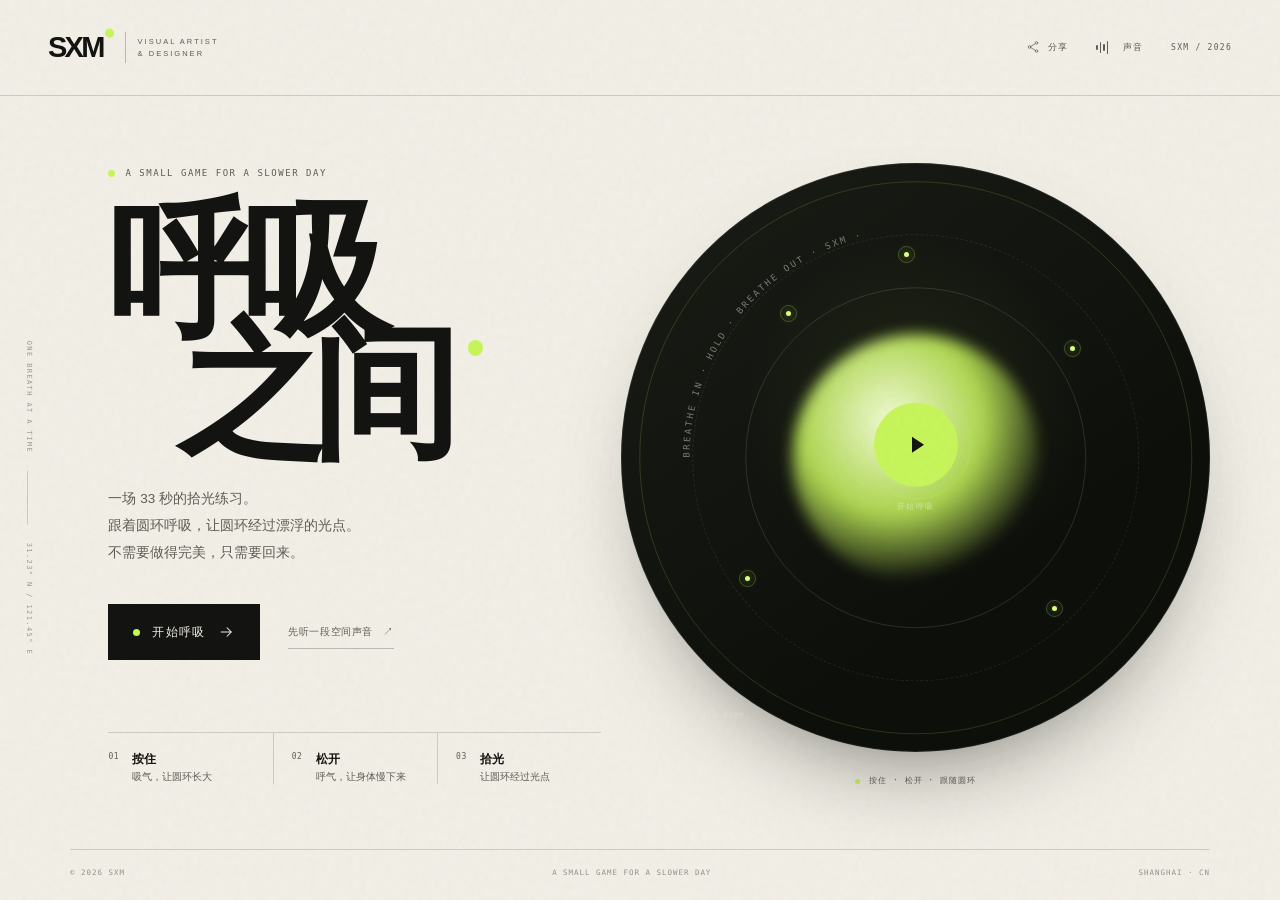
==== index.html @ fff54f3b "Launch SXM breath game" ====
<!DOCTYPE html>
<html lang="zh-CN">
<head>
  <meta charset="UTF-8">
  <meta name="viewport" content="width=device-width, initial-scale=1.0, viewport-fit=cover">
  <meta name="description" content="SXM 呼吸之间 —— 一场 33 秒的拾光小游戏。按住吸气，松开呼气，让圆环经过光点。">
  <meta name="theme-color" content="#F2EFE7">
  <meta name="apple-mobile-web-app-capable" content="yes">
  <meta name="apple-mobile-web-app-status-bar-style" content="black-translucent">
  <meta property="og:type" content="website">
  <meta property="og:title" content="SXM · 呼吸之间｜拾光小游戏">
  <meta property="og:description" content="按住吸气，松开呼气，在 33 秒里拾起 18 个光点。">
  <meta property="og:url" content="https://sxm6688.github.io/sxm-breath/">
  <meta property="og:image" content="https://sxm6688.github.io/sxm-breath/og-image.png">
  <meta property="og:image:width" content="1200">
  <meta property="og:image:height" content="630">
  <meta name="twitter:card" content="summary_large_image">
  <meta name="twitter:title" content="SXM · 呼吸之间｜拾光小游戏">
  <meta name="twitter:description" content="按住吸气，松开呼气，在 33 秒里拾起 18 个光点。">
  <meta name="twitter:image" content="https://sxm6688.github.io/sxm-breath/og-image.png">
  <link rel="canonical" href="https://sxm6688.github.io/sxm-breath/">
  <title>SXM · 呼吸之间｜拾光小游戏</title>
  <link rel="icon" href="data:image/svg+xml,%3Csvg xmlns='http://www.w3.org/2000/svg' viewBox='0 0 64 64'%3E%3Crect width='64' height='64' rx='50%25' fill='%23131311'/%3E%3Ccircle cx='44' cy='20' r='9' fill='%23C7F55B'/%3E%3Ctext x='15' y='43' font-family='Arial Black' font-size='20' fill='%23F2EFE7'%3ESXM%3C/text%3E%3C/svg%3E">
  <link rel="stylesheet" href="game.css">
</head>
<body>
  <a class="skip-link" href="#gameStart">跳到游戏</a>
  <div class="grain" aria-hidden="true"></div>

  <header class="site-head">
    <a class="brand" href="game.html" aria-label="SXM 首页">
      <span class="brand__mark">SXM<span class="brand__dot" aria-hidden="true"></span></span>
      <span class="brand__divider" aria-hidden="true"></span>
      <span class="brand__type">VISUAL ARTIST<br>&amp; DESIGNER</span>
    </a>
    <div class="head-actions">
      <button class="share-btn" type="button" data-share aria-label="分享小游戏">
        <svg viewBox="0 0 24 24" aria-hidden="true"><circle cx="18" cy="5" r="2.2"/><circle cx="6" cy="12" r="2.2"/><circle cx="18" cy="19" r="2.2"/><path d="m8 11 7.8-4.6M8 13l7.8 4.6"/></svg>
        <span>分享</span>
      </button>
      <button class="sound-btn" type="button" data-sound aria-pressed="false" aria-label="打开空间声音">
        <span class="sound-icon" aria-hidden="true"><i></i><i></i><i></i><i></i></span>
        <span class="sound-label">声音</span>
      </button>
      <span class="head-index">SXM / 2026</span>
    </div>
  </header>

  <main class="landing">
    <div class="landing__rail" aria-hidden="true">
      <span>ONE BREATH AT A TIME</span>
      <span class="rail-line"></span>
      <span>31.23° N / 121.45° E</span>
    </div>

    <div class="landing__grid">
      <section class="hero-copy">
        <p class="eyebrow reveal"><span class="lime-dot"></span> A SMALL GAME FOR A SLOWER DAY</p>
        <h1 class="reveal">呼吸<br><span class="hero-copy__second">之间<span class="title-dot" aria-hidden="true"></span></span></h1>
        <p class="lede reveal">一场 33 秒的拾光练习。<br>跟着圆环呼吸，让圆环经过漂浮的光点。<br>不需要做得完美，只需要回来。</p>
        <div class="hero-actions reveal">
          <button class="start-btn" type="button" data-open-game id="gameStart">
            <span class="start-btn__dot" aria-hidden="true"></span>
            开始呼吸
            <svg viewBox="0 0 24 24" aria-hidden="true"><path d="M5 12h13M13 6l6 6-6 6"/></svg>
          </button>
          <button class="sound-link" type="button" data-sound-link>先听一段空间声音 <span>↗</span></button>
        </div>
        <div class="how reveal">
          <div class="how__item">
            <span class="how__n">01</span>
            <div><strong>按住</strong><span>吸气，让圆环长大</span></div>
          </div>
          <div class="how__item">
            <span class="how__n">02</span>
            <div><strong>松开</strong><span>呼气，让身体慢下来</span></div>
          </div>
          <div class="how__item">
            <span class="how__n">03</span>
            <div><strong>拾光</strong><span>让圆环经过光点</span></div>
          </div>
        </div>
      </section>

      <section class="preview reveal" aria-label="呼吸游戏预览">
        <div class="preview__glow" aria-hidden="true"></div>
        <div class="preview__disc">
          <div class="preview__ring preview__ring--1" aria-hidden="true"></div>
          <div class="preview__ring preview__ring--2" aria-hidden="true"></div>
          <div class="preview__ring preview__ring--3" aria-hidden="true"></div>
          <div class="preview__orb" aria-hidden="true"></div>
          <div class="preview__motes" aria-hidden="true">
            <i class="preview__mote preview__mote--1"></i>
            <i class="preview__mote preview__mote--2"></i>
            <i class="preview__mote preview__mote--3"></i>
            <i class="preview__mote preview__mote--4"></i>
            <i class="preview__mote preview__mote--5"></i>
          </div>
          <svg class="preview__orbit" viewBox="0 0 440 440" aria-hidden="true">
            <defs>
              <path id="previewOrbit" d="M220,220 m-176,0 a176,176 0 1,1 352,0 a176,176 0 1,1 -352,0"/>
            </defs>
            <text>
              <textPath href="#previewOrbit" startOffset="0">BREATHE IN · HOLD · BREATHE OUT · SXM · </textPath>
            </text>
          </svg>
          <div class="preview__core">
            <button class="play-btn" type="button" data-open-game aria-label="开始呼吸游戏">
              <span class="play-tri" aria-hidden="true"></span>
            </button>
            <span>开始呼吸</span>
          </div>
          <span class="preview__label">SXM / BREATH ROOM</span>
          <span class="preview__timer">33 SEC</span>
        </div>
        <p class="preview__note"><span class="preview__note-dot" aria-hidden="true"></span>按住 · 松开 · 跟随圆环</p>
      </section>
    </div>

    <footer class="landing__foot">
      <span>© 2026 SXM</span>
      <span>A SMALL GAME FOR A SLOWER DAY</span>
      <span>SHANGHAI · CN</span>
    </footer>
  </main>

  <div class="game" data-game aria-hidden="true" role="dialog" aria-modal="true" aria-label="呼吸之间疗愈游戏">
    <div class="game__ambient" aria-hidden="true"></div>
    <div class="game__grain" aria-hidden="true"></div>

    <header class="game__head">
      <div class="brand brand--light">
        <span class="brand__mark">SXM<span class="brand__dot" aria-hidden="true"></span></span>
        <span class="brand__divider" aria-hidden="true"></span>
        <span class="brand__type">VISUAL ARTIST<br>&amp; DESIGNER</span>
      </div>
      <div class="game__progress">
        <div class="game__progress-label"><span>呼吸</span><strong data-cycle>01 / 03</strong></div>
        <div class="game__progress-track"><i data-progress></i></div>
      </div>
      <div class="game__head-actions">
        <button class="sound-btn sound-btn--light" type="button" data-sound aria-pressed="false" aria-label="打开空间声音">
          <span class="sound-icon" aria-hidden="true"><i></i><i></i><i></i><i></i></span>
          <span class="sound-label">声音</span>
        </button>
        <button class="close-btn" type="button" data-close-game aria-label="结束练习">
          <span></span><span></span>
        </button>
      </div>
    </header>

    <div class="game__stage" data-stage tabindex="0">
      <div class="game__phase">
        <p class="eyebrow"><span class="lime-dot"></span> BREATH <span data-cycle-small>01 / 03</span></p>
        <h2 data-phase>准备好了吗</h2>
        <p class="game__count" data-phase-count>按住开始</p>
        <p class="game__instruction" data-instruction>按住任意处，开始第一次吸气。让圆环经过光点。</p>
      </div>

      <canvas data-canvas aria-hidden="true"></canvas>

      <div class="game__collect">
        <span class="collect__label">拾光 / LIGHT</span>
        <strong><span data-light>00</span><small>/ 18</small></strong>
        <div class="collect__dots" data-light-dots aria-hidden="true"></div>
        <div class="collect__combo" data-combo>连击 ×1</div>
      </div>

      <div class="game__readout">
        <div class="readout__top"><span>实时共振</span><strong data-resonance>00<small>%</small></strong></div>
        <div class="readout__bar"><i data-resonance-bar></i></div>
      </div>
    </div>

    <footer class="game__foot">
      <div class="hold-hints">
        <span class="hold-hint is-active" data-hint-hold><b>按住</b><small>吸气</small></span>
        <span class="hold-hint" data-hint-release><b>松开</b><small>呼气</small></span>
      </div>
      <span class="game__foot-meta">3 BREATHS · 18 LIGHTS · SXM</span>
      <button class="end-btn" type="button" data-close-game>结束练习</button>
    </footer>

    <section class="game__result" data-result aria-hidden="true">
      <div class="result__card">
        <button class="result__share" type="button" data-share>分享 ↗</button>
        <p class="eyebrow"><span class="lime-dot"></span> SESSION COMPLETE</p>
        <h2>你回来了。</h2>
        <p class="result__lede" data-result-lede>三次呼吸，不多不少。你已经把注意力带回了身体。</p>
        <div class="result__stats">
          <div><span>共振指数</span><strong data-result-score>—</strong></div>
          <div><span>完成呼吸</span><strong>3<small>次</small></strong></div>
          <div><span>停留时间</span><strong data-result-time>33<small>秒</small></strong></div>
        </div>
        <p class="result__light">拾光 <strong data-result-light>00</strong><span>/ 18</span><em>最高连击 ×<b data-result-combo>0</b></em></p>
        <svg class="result__spark" viewBox="0 0 500 72" preserveAspectRatio="none" aria-hidden="true">
          <path data-spark-path d="M0,50 L20,48 L40,44 L60,46 L80,35 L100,32 L120,38 L140,27 L160,18 L180,24 L200,20 L220,14 L240,18 L260,12 L280,16 L300,10 L320,13 L340,9 L360,12 L380,8 L400,11 L420,8 L440,10 L460,6 L480,8 L500,5"/>
        </svg>
        <p class="result__quote">“疗愈不是修复一个坏掉的你，<br>而是记起你本来就完整。”</p>
        <div class="result__actions">
          <button class="start-btn start-btn--light" type="button" data-replay>
            <span class="start-btn__dot" aria-hidden="true"></span>
            再呼吸一次
            <svg viewBox="0 0 24 24" aria-hidden="true"><path d="M5 12h13M13 6l6 6-6 6"/></svg>
          </button>
          <button class="text-link text-link--light" type="button" data-close-game>回到 sxm <span>↗</span></button>
        </div>
      </div>
    </section>
  </div>

  <div class="toast" data-toast aria-live="polite"></div>
  <script src="game.js"></script>
</body>
</html>
---- game.css ----
/* =========================================================
   SXM — 呼吸之间
   A small game for a slower day
   ========================================================= */

:root {
  --cream: #f2efe7;
  --cream-deep: #e7e3d8;
  --ink: #131311;
  --ink-soft: #5e5e56;
  --ink-faint: rgba(19, 19, 17, 0.16);
  --lime: #c7f55b;
  --lime-bright: #dcff83;
  --dark: #10120e;
  --dark-soft: #171a14;
  --white-soft: #f7f4ec;
  --sans: "Noto Sans SC", "PingFang SC", "Microsoft YaHei", "Helvetica Neue", sans-serif;
  --latin: "Helvetica Neue", "Inter", "Arial", sans-serif;
  --mono: "SFMono-Regular", "Cascadia Mono", "Consolas", monospace;
  --ease: cubic-bezier(0.22, 1, 0.36, 1);
  --ease-soft: cubic-bezier(0.4, 0, 0.2, 1);
}

*,
*::before,
*::after {
  box-sizing: border-box;
}

[hidden] {
  display: none !important;
}

html {
  scroll-behavior: smooth;
}

body {
  margin: 0;
  min-width: 320px;
  background: var(--cream);
  color: var(--ink);
  font-family: var(--sans);
  font-size: 15px;
  line-height: 1.7;
  -webkit-font-smoothing: antialiased;
  overflow-x: hidden;
  -webkit-tap-highlight-color: transparent;
}

body.is-locked {
  overflow: hidden;
}

::selection {
  background: var(--lime);
  color: var(--ink);
}

a {
  color: inherit;
  text-decoration: none;
}

button {
  padding: 0;
  border: 0;
  background: none;
  color: inherit;
  font: inherit;
  cursor: pointer;
}

svg {
  display: block;
}

p,
h1,
h2 {
  margin: 0;
}

:focus-visible {
  outline: 2px solid var(--ink);
  outline-offset: 5px;
}

.sr-only {
  position: absolute;
  width: 1px;
  height: 1px;
  padding: 0;
  margin: -1px;
  overflow: hidden;
  clip: rect(0, 0, 0, 0);
  white-space: nowrap;
  border: 0;
}

.skip-link {
  position: fixed;
  top: 12px;
  left: 12px;
  z-index: 9999;
  padding: 10px 18px;
  background: var(--ink);
  color: var(--cream);
  font-size: 12px;
  transform: translateY(-160%);
  transition: transform 0.25s ease;
}

.skip-link:focus {
  transform: translateY(0);
}

.grain {
  position: fixed;
  inset: 0;
  z-index: 5000;
  pointer-events: none;
  opacity: 0.055;
  mix-blend-mode: multiply;
  background-image: url("data:image/svg+xml,%3Csvg viewBox='0 0 160 160' xmlns='http://www.w3.org/2000/svg'%3E%3Cfilter id='n'%3E%3CfeTurbulence type='fractalNoise' baseFrequency='0.9' numOctaves='3' stitchTiles='stitch'/%3E%3C/filter%3E%3Crect width='100%25' height='100%25' filter='url(%23n)' opacity='0.9'/%3E%3C/svg%3E");
}

.lime-dot {
  display: inline-block;
  width: 7px;
  height: 7px;
  flex: 0 0 auto;
  border-radius: 50%;
  background: var(--lime);
}

/* =========================================================
   Brand lockup
   ========================================================= */

.brand {
  display: inline-flex;
  align-items: center;
  gap: 12px;
  line-height: 1;
}

.brand__mark {
  position: relative;
  display: inline-block;
  padding-right: 10px;
  font-family: "Arial Black", "Helvetica Neue", "Arial", sans-serif;
  font-size: 29px;
  font-weight: 900;
  line-height: 0.92;
  letter-spacing: -0.095em;
  transform: scaleY(1.03);
  transform-origin: center;
}

.brand__dot {
  position: absolute;
  top: -5px;
  right: -1px;
  width: 9px;
  height: 9px;
  border-radius: 50%;
  background: var(--lime);
}

.brand__divider {
  width: 1px;
  height: 31px;
  background: rgba(19, 19, 17, 0.24);
}

.brand__type {
  font-family: var(--latin);
  font-size: 7.5px;
  font-weight: 500;
  letter-spacing: 0.27em;
  line-height: 1.6;
  color: var(--ink-soft);
}

.brand--light {
  color: var(--cream);
}

.brand--light .brand__divider {
  background: rgba(242, 239, 231, 0.24);
}

.brand--light .brand__type {
  color: rgba(242, 239, 231, 0.48);
}

/* =========================================================
   Landing
   ========================================================= */

.site-head {
  position: relative;
  z-index: 30;
  display: flex;
  align-items: center;
  justify-content: space-between;
  height: 96px;
  padding: 0 48px;
  border-bottom: 1px solid var(--ink-faint);
}

.head-actions {
  display: flex;
  align-items: center;
  gap: 28px;
}

.share-btn {
  display: inline-flex;
  align-items: center;
  gap: 8px;
  padding: 6px 0;
  font-family: var(--mono);
  font-size: 9px;
  letter-spacing: 0.1em;
  color: var(--ink-soft);
  transition: color 0.3s ease;
}

.share-btn svg {
  width: 14px;
  height: 14px;
  fill: none;
  stroke: currentColor;
  stroke-width: 1.25;
  stroke-linecap: round;
}

.share-btn:hover {
  color: var(--ink);
}

.head-index {
  font-family: var(--mono);
  font-size: 8px;
  letter-spacing: 0.16em;
  color: var(--ink-soft);
}

.sound-btn {
  display: inline-flex;
  align-items: center;
  gap: 10px;
  padding: 6px 0;
  font-family: var(--mono);
  font-size: 9px;
  letter-spacing: 0.1em;
  color: var(--ink-soft);
  transition: color 0.3s ease;
}

.sound-icon {
  display: flex;
  align-items: center;
  gap: 2px;
  width: 17px;
  height: 14px;
}

.sound-icon i {
  display: block;
  width: 1.5px;
  height: 100%;
  border-radius: 2px;
  background: currentColor;
  transform-origin: center;
}

.sound-icon i:nth-child(1) {
  height: 34%;
}

.sound-icon i:nth-child(2) {
  height: 72%;
}

.sound-icon i:nth-child(3) {
  height: 48%;
}

.sound-icon i:nth-child(4) {
  height: 86%;
}

.sound-btn[aria-pressed="true"] {
  color: var(--ink);
}

.sound-btn[aria-pressed="true"] .sound-icon i {
  animation: sound-bar 1.4s ease-in-out infinite;
}

.sound-btn[aria-pressed="true"] .sound-icon i:nth-child(2) {
  animation-delay: -0.35s;
}

.sound-btn[aria-pressed="true"] .sound-icon i:nth-child(3) {
  animation-delay: -0.7s;
}

.sound-btn[aria-pressed="true"] .sound-icon i:nth-child(4) {
  animation-delay: -1s;
}

@keyframes sound-bar {
  0%,
  100% {
    transform: scaleY(0.35);
  }
  50% {
    transform: scaleY(1);
  }
}

.landing {
  position: relative;
  min-height: calc(100svh - 96px);
  display: flex;
  flex-direction: column;
  overflow: hidden;
}

.landing::before {
  content: "";
  position: absolute;
  inset: 0;
  pointer-events: none;
  background-image: linear-gradient(90deg, transparent calc(50% - 0.5px), rgba(19, 19, 17, 0.055) 50%, transparent calc(50% + 0.5px)),
    linear-gradient(180deg, transparent calc(75% - 0.5px), rgba(19, 19, 17, 0.05) 75%, transparent calc(75% + 0.5px));
  mask-image: linear-gradient(90deg, transparent, #000 18%, #000 82%, transparent);
}

.landing__rail {
  position: absolute;
  left: 22px;
  top: 50%;
  z-index: 2;
  display: flex;
  align-items: center;
  gap: 18px;
  transform: translateY(-50%);
  writing-mode: vertical-rl;
  font-family: var(--mono);
  font-size: 7px;
  letter-spacing: 0.2em;
  color: rgba(19, 19, 17, 0.38);
}

.rail-line {
  display: block;
  width: 1px;
  height: 54px;
  background: rgba(19, 19, 17, 0.16);
}

.landing__grid {
  position: relative;
  z-index: 2;
  flex: 1;
  width: min(1380px, calc(100% - 140px));
  margin: 0 auto;
  display: grid;
  grid-template-columns: 1.02fr 0.98fr;
  align-items: center;
  gap: 20px;
  padding: 26px 0 20px;
}

.hero-copy {
  position: relative;
  z-index: 3;
  padding-left: clamp(0px, 3vw, 40px);
}

.eyebrow {
  display: flex;
  align-items: center;
  gap: 10px;
  font-family: var(--mono);
  font-size: 9px;
  font-weight: 400;
  letter-spacing: 0.17em;
  line-height: 1.4;
  text-transform: uppercase;
  color: var(--ink-soft);
}

.hero-copy h1 {
  margin: 30px 0 32px;
  font-family: var(--sans);
  font-size: clamp(104px, 11.6vw, 170px);
  font-weight: 700;
  line-height: 0.82;
  letter-spacing: -0.095em;
}

.hero-copy__second {
  position: relative;
  display: inline-block;
  padding-left: 0.46em;
}

.title-dot {
  position: absolute;
  top: 0.06em;
  right: -0.26em;
  width: 0.105em;
  height: 0.105em;
  border-radius: 50%;
  background: var(--lime);
  animation: dot-breathe 5s ease-in-out infinite;
}

@keyframes dot-breathe {
  0%,
  100% {
    transform: scale(0.82);
    opacity: 0.72;
  }
  50% {
    transform: scale(1.08);
    opacity: 1;
  }
}

.lede {
  max-width: 390px;
  font-size: 13.5px;
  line-height: 2;
  color: var(--ink-soft);
}

.hero-actions {
  display: flex;
  align-items: center;
  gap: 28px;
  margin-top: 38px;
}

.start-btn {
  display: inline-flex;
  align-items: center;
  gap: 12px;
  min-height: 56px;
  padding: 0 25px;
  background: var(--ink);
  color: var(--cream);
  font-size: 12px;
  font-weight: 500;
  letter-spacing: 0.1em;
  transition: background 0.35s var(--ease), color 0.35s var(--ease);
}

.start-btn__dot {
  width: 7px;
  height: 7px;
  border-radius: 50%;
  background: var(--lime);
  transition: background 0.35s var(--ease);
}

.start-btn svg {
  width: 18px;
  height: 18px;
  fill: none;
  stroke: currentColor;
  stroke-width: 1.4;
  transition: transform 0.4s var(--ease);
}

.start-btn:hover {
  background: var(--lime);
  color: var(--ink);
}

.start-btn:hover .start-btn__dot {
  background: var(--ink);
}

.start-btn:hover svg {
  transform: translateX(4px);
}

.sound-link {
  display: inline-flex;
  align-items: center;
  gap: 10px;
  padding: 8px 0;
  border-bottom: 1px solid rgba(19, 19, 17, 0.24);
  font-size: 10px;
  letter-spacing: 0.06em;
  color: var(--ink-soft);
  transition: color 0.3s ease, border-color 0.3s ease;
}

.sound-link span {
  transition: transform 0.35s var(--ease);
}

.sound-link:hover {
  color: var(--ink);
  border-color: var(--ink);
}

.sound-link:hover span {
  transform: translate(3px, -3px);
}

.how {
  display: grid;
  grid-template-columns: repeat(3, minmax(0, 1fr));
  gap: 0;
  max-width: 520px;
  margin-top: clamp(52px, 8vh, 86px);
  border-top: 1px solid var(--ink-faint);
}

.how__item {
  display: flex;
  gap: 13px;
  padding: 17px 18px 0 0;
}

.how__item + .how__item {
  padding-left: 18px;
  border-left: 1px solid var(--ink-faint);
}

.how__n {
  font-family: var(--mono);
  font-size: 8px;
  letter-spacing: 0.08em;
  color: var(--ink-soft);
}

.how__item strong,
.how__item div span {
  display: block;
}

.how__item strong {
  font-family: var(--sans);
  font-size: 12px;
  font-weight: 600;
  line-height: 1.5;
}

.how__item div span {
  margin-top: 2px;
  font-size: 9.5px;
  line-height: 1.5;
  color: var(--ink-soft);
}

/* ---------- Preview disc ---------- */

.preview {
  position: relative;
  display: flex;
  flex-direction: column;
  align-items: center;
  justify-content: center;
  justify-self: center;
  width: min(46vw, 590px);
  aspect-ratio: 1;
}

.preview__glow {
  position: absolute;
  left: 50%;
  top: 50%;
  width: 104%;
  aspect-ratio: 1;
  border-radius: 50%;
  transform: translate(-50%, -50%);
  background: radial-gradient(circle, rgba(199, 245, 91, 0.33), rgba(199, 245, 91, 0.08) 42%, transparent 67%);
  filter: blur(40px);
}

.preview__disc {
  position: relative;
  width: 100%;
  height: 100%;
  border-radius: 50%;
  background:
    radial-gradient(circle at 50% 42%, rgba(199, 245, 91, 0.08), transparent 38%),
    linear-gradient(145deg, #1a1d16, #0d0f0b 68%);
  color: var(--cream);
  box-shadow: 0 45px 100px -55px rgba(19, 19, 17, 0.7), inset 0 0 0 1px rgba(242, 239, 231, 0.08);
  animation: preview-breathe 8s ease-in-out infinite;
}

@keyframes preview-breathe {
  0%,
  100% {
    transform: scale(0.985);
  }
  50% {
    transform: scale(1.018);
  }
}

.preview__ring {
  position: absolute;
  left: 50%;
  top: 50%;
  aspect-ratio: 1;
  border: 1px solid rgba(242, 239, 231, 0.13);
  border-radius: 50%;
  transform: translate(-50%, -50%);
}

.preview__ring--1 {
  width: 58%;
}

.preview__ring--2 {
  width: 76%;
  border-style: dashed;
  border-color: rgba(242, 239, 231, 0.09);
  animation: slow-spin 60s linear infinite;
}

.preview__ring--3 {
  width: 94%;
  border-color: rgba(199, 245, 91, 0.16);
}

@keyframes slow-spin {
  to {
    transform: translate(-50%, -50%) rotate(360deg);
  }
}

.preview__orb {
  position: absolute;
  left: 50%;
  top: 50%;
  width: 42%;
  aspect-ratio: 1;
  border-radius: 50%;
  transform: translate(-50%, -50%);
  background: radial-gradient(circle at 40% 35%, rgba(246, 255, 218, 0.98), rgba(199, 245, 91, 0.86) 42%, rgba(199, 245, 91, 0.22) 66%, transparent 73%);
  filter: blur(7px);
  animation: orb-glow 8s ease-in-out infinite;
}

@keyframes orb-glow {
  0%,
  100% {
    transform: translate(-50%, -50%) scale(0.78);
    opacity: 0.7;
  }
  50% {
    transform: translate(-50%, -50%) scale(1.04);
    opacity: 0.95;
  }
}

.preview__motes {
  position: absolute;
  inset: 0;
  pointer-events: none;
}

.preview__mote {
  position: absolute;
  width: 5px;
  height: 5px;
  border-radius: 50%;
  background: var(--lime-bright);
  box-shadow: 0 0 10px rgba(199, 245, 91, 0.75);
  animation: mote-float 7s ease-in-out infinite;
}

.preview__mote::after {
  content: "";
  position: absolute;
  inset: -6px;
  border: 1px solid rgba(199, 245, 91, 0.25);
  border-radius: 50%;
}

.preview__mote--1 {
  left: 28%;
  top: 25%;
}

.preview__mote--2 {
  right: 23%;
  top: 31%;
  animation-delay: -2.2s;
}

.preview__mote--3 {
  left: 21%;
  bottom: 29%;
  animation-delay: -4.1s;
}

.preview__mote--4 {
  right: 26%;
  bottom: 24%;
  animation-delay: -1.3s;
}

.preview__mote--5 {
  left: 48%;
  top: 15%;
  animation-delay: -3.2s;
}

@keyframes mote-float {
  0%,
  100% {
    transform: translate(0, 0) scale(0.85);
    opacity: 0.55;
  }
  50% {
    transform: translate(5px, -9px) scale(1.12);
    opacity: 1;
  }
}

.preview__orbit {
  position: absolute;
  inset: 2%;
  width: 96%;
  height: 96%;
  animation: orbit-spin 54s linear infinite;
}

.preview__orbit text {
  font-family: var(--mono);
  font-size: 7px;
  letter-spacing: 0.26em;
  fill: rgba(242, 239, 231, 0.46);
}

@keyframes orbit-spin {
  to {
    transform: rotate(360deg);
  }
}

.preview__core {
  position: absolute;
  left: 50%;
  top: 50%;
  z-index: 4;
  display: flex;
  flex-direction: column;
  align-items: center;
  gap: 14px;
  transform: translate(-50%, -50%);
}

.preview__core > span {
  font-family: var(--mono);
  font-size: 7.5px;
  letter-spacing: 0.16em;
  color: rgba(242, 239, 231, 0.56);
}

.play-btn {
  position: relative;
  display: flex;
  align-items: center;
  justify-content: center;
  width: 84px;
  height: 84px;
  border-radius: 50%;
  background: var(--lime);
  transition: transform 0.5s var(--ease), background 0.3s ease, box-shadow 0.5s var(--ease);
}

.play-btn::before {
  content: "";
  position: absolute;
  inset: -13px;
  border: 1px solid rgba(199, 245, 91, 0.22);
  border-radius: 50%;
  transition: inset 0.5s var(--ease), opacity 0.5s ease;
}

.play-tri {
  width: 0;
  height: 0;
  margin-left: 5px;
  border-top: 8px solid transparent;
  border-bottom: 8px solid transparent;
  border-left: 12px solid var(--ink);
}

.play-btn:hover {
  transform: scale(1.08);
  background: var(--lime-bright);
  box-shadow: 0 0 40px rgba(199, 245, 91, 0.24);
}

.play-btn:hover::before {
  inset: -22px;
}

.preview__label,
.preview__timer {
  position: absolute;
  bottom: 29px;
  z-index: 4;
  font-family: var(--mono);
  font-size: 7px;
  letter-spacing: 0.16em;
  color: rgba(242, 239, 231, 0.36);
}

.preview__label {
  left: 33px;
}

.preview__timer {
  right: 33px;
}

.preview__note {
  display: flex;
  align-items: center;
  gap: 9px;
  margin-top: 22px;
  font-family: var(--mono);
  font-size: 8px;
  letter-spacing: 0.12em;
  color: var(--ink-soft);
}

.preview__note-dot {
  width: 5px;
  height: 5px;
  border-radius: 50%;
  background: var(--lime);
}

.landing__foot {
  position: relative;
  z-index: 3;
  display: flex;
  align-items: center;
  justify-content: space-between;
  gap: 24px;
  width: min(1380px, calc(100% - 140px));
  margin: 0 auto;
  padding: 17px 0 20px;
  border-top: 1px solid var(--ink-faint);
  font-family: var(--mono);
  font-size: 7.5px;
  letter-spacing: 0.13em;
  color: rgba(19, 19, 17, 0.42);
}

/* =========================================================
   Reveal
   ========================================================= */

.reveal {
  opacity: 0;
  transform: translateY(22px);
  animation: rise-in 0.9s var(--ease) forwards;
}

.hero-copy .eyebrow {
  animation-delay: 0.05s;
}

.hero-copy h1 {
  animation-delay: 0.14s;
}

.hero-copy .lede {
  animation-delay: 0.26s;
}

.hero-copy .hero-actions {
  animation-delay: 0.36s;
}

.hero-copy .how {
  animation-delay: 0.46s;
}

.preview {
  animation-delay: 0.3s;
}

@keyframes rise-in {
  to {
    opacity: 1;
    transform: translateY(0);
  }
}

/* =========================================================
   Game overlay
   ========================================================= */

.game {
  position: fixed;
  inset: 0;
  z-index: 2000;
  display: flex;
  flex-direction: column;
  background: var(--dark);
  color: var(--cream);
  visibility: hidden;
  opacity: 0;
  transition: opacity 0.65s var(--ease-soft), visibility 0.65s;
  overflow: hidden;
  overscroll-behavior: none;
}

.game.is-open {
  visibility: visible;
  opacity: 1;
}

.game__ambient {
  position: absolute;
  inset: 0;
  background:
    radial-gradient(circle at 54% 52%, rgba(199, 245, 91, 0.11), transparent 28%),
    radial-gradient(circle at 52% 55%, rgba(62, 91, 53, 0.28), transparent 58%),
    linear-gradient(145deg, #11140f, #0b0d09 62%, #10130d);
}

.game__ambient::after {
  content: "";
  position: absolute;
  inset: 0;
  background: repeating-radial-gradient(circle at 54% 52%, transparent 0 170px, rgba(242, 239, 231, 0.022) 171px 172px);
}

.game__grain {
  position: absolute;
  inset: 0;
  z-index: 1;
  pointer-events: none;
  opacity: 0.04;
  background-image: url("data:image/svg+xml,%3Csvg viewBox='0 0 160 160' xmlns='http://www.w3.org/2000/svg'%3E%3Cfilter id='n'%3E%3CfeTurbulence type='fractalNoise' baseFrequency='0.9' numOctaves='3' stitchTiles='stitch'/%3E%3C/filter%3E%3Crect width='100%25' height='100%25' filter='url(%23n)' opacity='0.9'/%3E%3C/svg%3E");
}

.game__head {
  position: relative;
  z-index: 5;
  display: flex;
  align-items: center;
  justify-content: space-between;
  height: 96px;
  padding: 0 48px;
  border-bottom: 1px solid rgba(242, 239, 231, 0.11);
}

.game__head .brand__mark {
  font-size: 25px;
}

.game__head .brand__divider {
  height: 27px;
}

.game__progress {
  position: absolute;
  left: 50%;
  top: 50%;
  width: 238px;
  transform: translate(-50%, -50%);
}

.game__progress-label {
  display: flex;
  align-items: baseline;
  justify-content: space-between;
  margin-bottom: 9px;
  font-family: var(--mono);
  font-size: 8px;
  letter-spacing: 0.14em;
  color: rgba(242, 239, 231, 0.46);
}

.game__progress-label strong {
  font-weight: 400;
  color: var(--cream);
}

.game__progress-track {
  width: 100%;
  height: 1px;
  background: rgba(242, 239, 231, 0.15);
  overflow: hidden;
}

.game__progress-track i {
  display: block;
  width: 0%;
  height: 100%;
  background: var(--lime);
  transition: width 0.3s linear;
}

.game__head-actions {
  display: flex;
  align-items: center;
  gap: 24px;
}

.sound-btn--light {
  color: rgba(242, 239, 231, 0.48);
}

.sound-btn--light[aria-pressed="true"] {
  color: var(--lime);
}

.close-btn {
  position: relative;
  width: 42px;
  height: 42px;
  border: 1px solid rgba(242, 239, 231, 0.22);
  border-radius: 50%;
  transition: background 0.3s ease, transform 0.4s var(--ease);
}

.close-btn span {
  position: absolute;
  left: 50%;
  top: 50%;
  width: 14px;
  height: 1px;
  background: var(--cream);
}

.close-btn span:first-child {
  transform: translate(-50%, -50%) rotate(45deg);
}

.close-btn span:last-child {
  transform: translate(-50%, -50%) rotate(-45deg);
}

.close-btn:hover {
  background: rgba(242, 239, 231, 0.08);
  transform: rotate(90deg);
}

.game__stage {
  position: relative;
  flex: 1;
  min-height: 0;
  outline: none;
  touch-action: none;
  user-select: none;
  -webkit-user-select: none;
  -webkit-touch-callout: none;
  cursor: pointer;
}

.game__stage canvas {
  position: absolute;
  inset: 0;
  width: 100%;
  height: 100%;
}

.game__phase {
  position: absolute;
  left: 5%;
  top: 9%;
  z-index: 3;
  width: min(290px, 24vw);
  pointer-events: none;
}

.game__phase .eyebrow {
  color: rgba(242, 239, 231, 0.46);
}

.game__phase h2 {
  margin: 18px 0 5px;
  font-family: var(--sans);
  font-size: clamp(58px, 7.2vw, 104px);
  font-weight: 600;
  line-height: 0.95;
  letter-spacing: -0.07em;
  color: var(--cream);
  transition: opacity 0.2s ease, transform 0.4s var(--ease);
}

.game__phase h2.is-changing {
  opacity: 0;
  transform: translateY(8px);
}

.game__count {
  font-family: var(--mono);
  font-size: 18px;
  letter-spacing: 0.08em;
  color: var(--lime);
}

.game__instruction {
  margin-top: 23px;
  padding-top: 18px;
  border-top: 1px solid rgba(242, 239, 231, 0.13);
  font-size: 11px;
  line-height: 1.9;
  color: rgba(242, 239, 231, 0.46);
}

.game__collect {
  position: absolute;
  right: 5%;
  top: 9%;
  z-index: 3;
  width: min(190px, 17vw);
  text-align: right;
  pointer-events: none;
}

.collect__label {
  display: block;
  font-family: var(--mono);
  font-size: 8px;
  letter-spacing: 0.13em;
  color: rgba(242, 239, 231, 0.4);
}

.game__collect strong {
  display: block;
  margin-top: 5px;
  font-family: var(--latin);
  font-size: 31px;
  font-weight: 400;
  line-height: 1;
  letter-spacing: -0.04em;
  color: var(--lime);
}

.game__collect strong small {
  margin-left: 4px;
  font-size: 10px;
  letter-spacing: 0;
  color: rgba(242, 239, 231, 0.4);
}

.collect__dots {
  display: grid;
  grid-template-columns: repeat(9, minmax(0, 1fr));
  gap: 4px;
  margin-top: 12px;
}

.collect__dots span {
  display: block;
  aspect-ratio: 1;
  border-radius: 50%;
  background: rgba(242, 239, 231, 0.14);
  transition: background 0.35s ease, box-shadow 0.35s ease, transform 0.35s var(--ease);
}

.collect__dots span.is-lit {
  background: var(--lime);
  box-shadow: 0 0 7px rgba(199, 245, 91, 0.65);
  transform: scale(1.08);
}

.collect__dots span:nth-child(12) {
  outline: 1px solid rgba(199, 245, 91, 0.36);
  outline-offset: 2px;
}

.collect__combo {
  margin-top: 11px;
  font-family: var(--mono);
  font-size: 8px;
  letter-spacing: 0.1em;
  color: var(--lime);
  opacity: 0;
  transform: translateY(4px);
  transition: opacity 0.3s ease, transform 0.4s var(--ease);
}

.collect__combo.is-active {
  opacity: 1;
  transform: translateY(0);
}

.collect__combo.is-noise {
  color: #c99879;
}

.game__readout {
  position: absolute;
  right: 5%;
  bottom: 8%;
  z-index: 3;
  width: min(190px, 17vw);
  pointer-events: none;
}

.readout__top {
  display: flex;
  align-items: flex-end;
  justify-content: space-between;
  margin-bottom: 10px;
}

.readout__top > span {
  font-family: var(--mono);
  font-size: 8px;
  letter-spacing: 0.12em;
  color: rgba(242, 239, 231, 0.4);
}

.readout__top strong {
  font-family: var(--latin);
  font-size: 29px;
  font-weight: 400;
  line-height: 1;
  letter-spacing: -0.04em;
  color: var(--lime);
}

.readout__top strong small {
  font-size: 10px;
  letter-spacing: 0;
}

.readout__bar {
  width: 100%;
  height: 2px;
  background: rgba(242, 239, 231, 0.13);
  overflow: hidden;
}

.readout__bar i {
  display: block;
  width: 0%;
  height: 100%;
  background: var(--lime);
  transition: width 0.18s linear;
}

.game__foot {
  position: relative;
  z-index: 5;
  display: flex;
  align-items: center;
  justify-content: space-between;
  gap: 24px;
  height: 88px;
  padding: 0 48px;
  border-top: 1px solid rgba(242, 239, 231, 0.11);
}

.hold-hints {
  display: flex;
  align-items: center;
  gap: 30px;
}

.hold-hint {
  display: flex;
  align-items: baseline;
  gap: 8px;
  color: rgba(242, 239, 231, 0.26);
  transition: color 0.35s ease;
}

.hold-hint b {
  font-size: 14px;
  font-weight: 500;
  letter-spacing: 0.02em;
}

.hold-hint small {
  font-family: var(--mono);
  font-size: 8px;
  letter-spacing: 0.1em;
}

.hold-hint.is-active {
  color: var(--lime);
}

.hold-hint.is-active b {
  font-weight: 600;
}

.game__foot-meta {
  font-family: var(--mono);
  font-size: 7.5px;
  letter-spacing: 0.14em;
  color: rgba(242, 239, 231, 0.32);
}

.end-btn {
  padding: 8px 0;
  border-bottom: 1px solid rgba(242, 239, 231, 0.22);
  font-size: 10px;
  letter-spacing: 0.08em;
  color: rgba(242, 239, 231, 0.55);
  transition: color 0.3s ease, border-color 0.3s ease;
}

.end-btn:hover {
  color: var(--cream);
  border-color: var(--cream);
}

/* ---------- Result ---------- */

.game__result {
  position: absolute;
  inset: 0;
  z-index: 20;
  display: flex;
  align-items: center;
  justify-content: center;
  padding: 28px;
  background: rgba(10, 12, 8, 0.84);
  backdrop-filter: blur(18px);
  -webkit-backdrop-filter: blur(18px);
  visibility: hidden;
  opacity: 0;
  transition: opacity 0.65s var(--ease-soft), visibility 0.65s;
}

.game__result.is-visible {
  visibility: visible;
  opacity: 1;
}

.result__card {
  position: relative;
  width: min(720px, 100%);
  max-height: calc(100vh - 56px);
  padding: clamp(36px, 5vw, 58px);
  background: var(--cream);
  color: var(--ink);
  overflow: auto;
  scrollbar-width: none;
  transform: translateY(24px) scale(0.985);
  transition: transform 0.8s var(--ease);
  box-shadow: 0 50px 120px -50px rgba(0, 0, 0, 0.6);
}

.result__share {
  position: absolute;
  right: 26px;
  top: 24px;
  z-index: 3;
  padding: 4px 0;
  border-bottom: 1px solid var(--ink-faint);
  font-family: var(--mono);
  font-size: 9px;
  letter-spacing: 0.08em;
  color: var(--ink-soft);
  transition: color 0.3s ease, border-color 0.3s ease;
}

.result__share:hover {
  color: var(--ink);
  border-color: var(--ink);
}

.result__card::-webkit-scrollbar {
  display: none;
}

.game__result.is-visible .result__card {
  transform: translateY(0) scale(1);
}

.result__card .eyebrow {
  color: var(--ink-soft);
}

.result__card h2 {
  margin: 22px 0 18px;
  font-size: clamp(52px, 7vw, 84px);
  font-weight: 600;
  line-height: 0.98;
  letter-spacing: -0.07em;
}

.result__lede {
  max-width: 390px;
  font-size: 13px;
  line-height: 1.95;
  color: var(--ink-soft);
}

.result__stats {
  display: grid;
  grid-template-columns: repeat(3, minmax(0, 1fr));
  margin: 34px 0 20px;
  border-top: 1px solid var(--ink-faint);
  border-bottom: 1px solid var(--ink-faint);
}

.result__stats div {
  padding: 18px 18px 18px 0;
}

.result__stats div + div {
  padding-left: 18px;
  border-left: 1px solid var(--ink-faint);
}

.result__stats span {
  display: block;
  margin-bottom: 7px;
  font-family: var(--mono);
  font-size: 8px;
  letter-spacing: 0.08em;
  color: var(--ink-soft);
}

.result__stats strong {
  font-family: var(--latin);
  font-size: 30px;
  font-weight: 400;
  line-height: 1;
  letter-spacing: -0.04em;
}

.result__stats small {
  margin-left: 3px;
  font-family: var(--sans);
  font-size: 10px;
  font-weight: 400;
  letter-spacing: 0;
}

.result__light {
  display: flex;
  align-items: baseline;
  gap: 8px;
  margin: 19px 0 2px;
  font-family: var(--mono);
  font-size: 9px;
  letter-spacing: 0.06em;
  color: var(--ink-soft);
}

.result__light strong {
  font-family: var(--latin);
  font-size: 27px;
  font-weight: 400;
  line-height: 1;
  letter-spacing: -0.04em;
  color: var(--ink);
}

.result__light span {
  font-size: 10px;
}

.result__light em {
  margin-left: auto;
  font-style: normal;
  color: var(--ink-soft);
}

.result__light b {
  color: var(--ink);
  font-weight: 500;
}

.result__spark {
  width: 100%;
  height: 54px;
  margin: 6px 0 18px;
  overflow: visible;
}

.result__spark path {
  fill: none;
  stroke: var(--lime);
  stroke-width: 2;
  stroke-linecap: round;
  stroke-linejoin: round;
  filter: drop-shadow(0 0 6px rgba(199, 245, 91, 0.42));
  stroke-dasharray: 900;
  stroke-dashoffset: 900;
}

.game__result.is-visible .result__spark path {
  animation: draw-spark 1.6s 0.35s var(--ease) forwards;
}

@keyframes draw-spark {
  to {
    stroke-dashoffset: 0;
  }
}

.result__quote {
  padding: 17px 0 0;
  border-top: 1px solid var(--ink-faint);
  font-size: 11.5px;
  line-height: 1.9;
  color: var(--ink-soft);
}

.result__actions {
  display: flex;
  align-items: center;
  gap: 26px;
  margin-top: 28px;
}

.start-btn--light {
  background: var(--ink);
  color: var(--cream);
}

.text-link--light {
  display: inline-flex;
  align-items: center;
  gap: 9px;
  padding: 8px 0;
  border-bottom: 1px solid rgba(19, 19, 17, 0.24);
  font-size: 10px;
  letter-spacing: 0.06em;
  color: var(--ink-soft);
}

.text-link--light:hover {
  color: var(--ink);
  border-color: var(--ink);
}

.text-link--light span {
  transition: transform 0.35s var(--ease);
}

.text-link--light:hover span {
  transform: translate(3px, -3px);
}

/* ---------- Toast ---------- */

.toast {
  position: fixed;
  left: 50%;
  bottom: 28px;
  z-index: 6000;
  max-width: calc(100% - 40px);
  padding: 11px 20px;
  background: var(--ink);
  color: var(--cream);
  font-size: 11px;
  letter-spacing: 0.05em;
  word-break: break-all;
  transform: translate(-50%, 18px);
  opacity: 0;
  pointer-events: none;
  transition: opacity 0.35s ease, transform 0.45s var(--ease);
}

.toast.is-visible {
  opacity: 1;
  transform: translate(-50%, 0);
}

/* =========================================================
   Responsive
   ========================================================= */

@media (max-width: 1180px) {
  .site-head {
    padding: 0 32px;
  }

  .landing__grid {
    width: calc(100% - 96px);
    grid-template-columns: 1fr 0.9fr;
  }

  .landing__foot {
    width: calc(100% - 96px);
  }

  .hero-copy h1 {
    font-size: clamp(96px, 12vw, 140px);
  }

  .preview {
    width: min(44vw, 530px);
  }
}

@media (max-width: 960px) {
  .landing {
    min-height: 0;
  }

  .landing__rail {
    display: none;
  }

  .landing__grid {
    grid-template-columns: 1fr;
    width: min(680px, calc(100% - 80px));
    gap: 56px;
    padding: 58px 0 52px;
  }

  .hero-copy {
    padding-left: 0;
  }

  .hero-copy h1 {
    font-size: clamp(96px, 18vw, 150px);
    margin-top: 26px;
  }

  .preview {
    width: min(78vw, 520px);
    margin-bottom: 16px;
  }

  .how {
    max-width: 620px;
  }

  .landing__foot {
    width: calc(100% - 80px);
    padding-bottom: 26px;
  }

  .game__phase {
    width: 230px;
  }

  .game__readout {
    width: 160px;
  }
}

@media (max-width: 700px) {
  .site-head {
    height: calc(76px + env(safe-area-inset-top));
    padding-top: env(safe-area-inset-top);
    padding-right: max(20px, env(safe-area-inset-right));
    padding-left: max(20px, env(safe-area-inset-left));
  }

  .brand__mark {
    font-size: 24px;
  }

  .brand__dot {
    width: 8px;
    height: 8px;
    top: -4px;
  }

  .brand__divider {
    height: 25px;
  }

  .brand__type {
    font-size: 6px;
  }

  .head-actions {
    gap: 14px;
  }

  .share-btn span {
    display: none;
  }

  .head-index {
    display: none;
  }

  .sound-label {
    display: none;
  }

  .landing {
    min-height: calc(100svh - 76px);
  }

  .landing__grid {
    width: calc(100% - 40px);
    padding: 44px 0 40px;
    gap: 46px;
  }

  .hero-copy h1 {
    font-size: clamp(80px, 24vw, 112px);
    margin: 22px 0 26px;
  }

  .lede {
    font-size: 12.5px;
  }

  .hero-actions {
    align-items: flex-start;
    flex-direction: column;
    gap: 16px;
    margin-top: 30px;
  }

  .start-btn {
    min-height: 52px;
    padding: 0 22px;
  }

  .how {
    grid-template-columns: 1fr;
    margin-top: 42px;
  }

  .how__item {
    padding: 13px 0;
  }

  .how__item + .how__item {
    padding-left: 0;
    border-top: 1px solid var(--ink-faint);
    border-left: 0;
  }

  .how__item div {
    display: flex;
    align-items: baseline;
    gap: 10px;
  }

  .how__item div span {
    margin-top: 0;
  }

  .preview {
    width: min(88vw, 380px);
  }

  .play-btn {
    width: 68px;
    height: 68px;
  }

  .preview__label,
  .preview__timer {
    bottom: 21px;
    font-size: 6px;
  }

  .preview__label {
    left: 23px;
  }

  .preview__timer {
    right: 23px;
  }

  .landing__foot {
    width: calc(100% - 40px);
    flex-wrap: wrap;
    gap: 7px 20px;
    padding: 16px 0 22px;
  }

  .landing__foot span:nth-child(2) {
    display: none;
  }

  .game__head {
    height: calc(72px + env(safe-area-inset-top));
    padding-top: env(safe-area-inset-top);
    padding-right: max(18px, env(safe-area-inset-right));
    padding-left: max(18px, env(safe-area-inset-left));
  }

  .game__head .brand__mark {
    font-size: 20px;
  }

  .game__head .brand__mark {
    padding-right: 7px;
  }

  .game__head .brand__dot {
    width: 6px;
    height: 6px;
    top: -3px;
  }

  .game__head .brand__divider,
  .game__head .brand__type {
    display: none;
  }

  .game__progress {
    width: 96px;
  }

  .game__progress-label {
    font-size: 7px;
    margin-bottom: 6px;
  }

  .game__head-actions {
    gap: 12px;
  }

  .game__head .sound-btn {
    padding: 4px 0;
  }

  .close-btn {
    width: 36px;
    height: 36px;
  }

  .game__stage {
    min-height: 0;
  }

  .game__phase {
    left: 20px;
    top: 24px;
    width: 250px;
  }

  .game__phase h2 {
    margin-top: 12px;
    font-size: 41px;
  }

  .game__count {
    font-size: 13px;
  }

  .game__instruction {
    display: none;
  }

  .game__collect {
    right: 18px;
    top: 24px;
    width: 100px;
  }

  .collect__label {
    font-size: 7px;
    letter-spacing: 0.08em;
  }

  .game__collect strong {
    margin-top: 4px;
    font-size: 22px;
  }

  .game__collect strong small {
    font-size: 8px;
  }

  .collect__dots {
    grid-template-columns: repeat(6, minmax(0, 1fr));
    gap: 3px;
    margin-top: 8px;
  }

  .collect__combo {
    margin-top: 8px;
    font-size: 7px;
  }

  .game__readout {
    left: 20px;
    right: auto;
    bottom: 22px;
    width: 132px;
  }

  .readout__top strong {
    font-size: 23px;
  }

  .game__foot {
    height: calc(96px + env(safe-area-inset-bottom));
    padding-right: max(20px, env(safe-area-inset-right));
    padding-bottom: env(safe-area-inset-bottom);
    padding-left: max(20px, env(safe-area-inset-left));
  }

  .hold-hints {
    gap: 16px;
  }

  .hold-hint {
    flex-direction: column;
    gap: 0;
  }

  .hold-hint b {
    font-size: 14px;
  }

  .hold-hint small {
    font-size: 7px;
  }

  .game__foot-meta {
    display: none;
  }

  .end-btn {
    font-size: 9px;
  }

  .game__result {
    padding: 14px;
  }

  .result__card {
    max-height: calc(100svh - 28px);
    padding: 26px 22px;
  }

  .result__share {
    right: 18px;
    top: 20px;
    font-size: 8px;
  }

  .result__card h2 {
    margin: 14px 0 12px;
    font-size: 48px;
  }

  .result__lede {
    font-size: 12px;
    line-height: 1.8;
  }

  .result__stats {
    margin: 22px 0 10px;
  }

  .result__stats div {
    padding: 12px 8px 12px 0;
  }

  .result__stats div + div {
    padding-left: 8px;
  }

  .result__stats strong {
    font-size: 22px;
  }

  .result__light {
    margin: 12px 0 0;
  }

  .result__spark {
    height: 36px;
    margin: 2px 0 10px;
  }

  .result__quote {
    padding-top: 12px;
    font-size: 11px;
    line-height: 1.7;
  }

  .result__actions {
    align-items: center;
    flex-wrap: wrap;
    flex-direction: row;
    gap: 14px;
    margin-top: 18px;
  }

  .result__actions .start-btn {
    min-height: 48px;
  }
}

@media (max-height: 760px) and (min-width: 961px) {
  .site-head {
    height: 80px;
  }

  .landing {
    min-height: calc(100svh - 80px);
  }

  .hero-copy h1 {
    font-size: clamp(94px, 10vw, 138px);
    margin: 22px 0 24px;
  }

  .how {
    margin-top: 42px;
  }

  .preview {
    width: min(41vw, 500px);
  }

  .game__head {
    height: 80px;
  }

  .game__foot {
    height: 76px;
  }

  .result__card {
    padding: 38px 48px;
  }

  .result__card h2 {
    margin: 16px 0 14px;
  }

  .result__stats {
    margin: 26px 0 12px;
  }

  .result__light {
    margin: 12px 0 0;
  }

  .result__spark {
    height: 42px;
    margin: 4px 0 12px;
  }

  .result__quote {
    padding-top: 12px;
  }

  .result__actions {
    margin-top: 20px;
  }
}

@media (prefers-reduced-motion: reduce) {
  html {
    scroll-behavior: auto;
  }

  *,
  *::before,
  *::after {
    animation-duration: 0.01ms !important;
    animation-iteration-count: 1 !important;
    transition-duration: 0.01ms !important;
  }

  .reveal {
    opacity: 1;
    transform: none;
  }
}
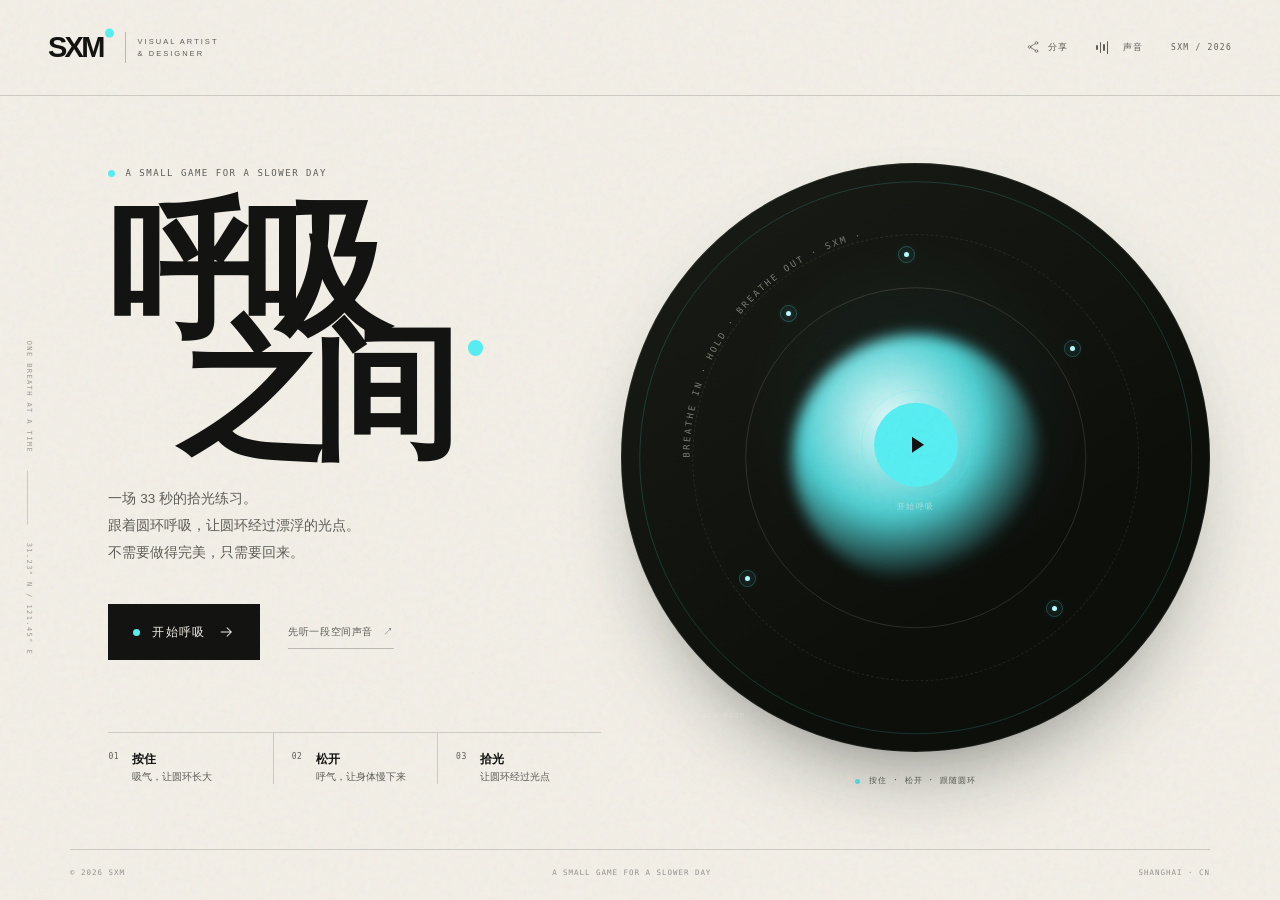
==== commit 644b9bcb: "Refine cyan palette and remove center line" ====
--- a/index.html
+++ b/index.html
@@ -20,7 +20,7 @@
   <meta name="twitter:image" content="https://sxm6688.github.io/sxm-breath/og-image.png">
   <link rel="canonical" href="https://sxm6688.github.io/sxm-breath/">
   <title>SXM · 呼吸之间｜拾光小游戏</title>
-  <link rel="icon" href="data:image/svg+xml,%3Csvg xmlns='http://www.w3.org/2000/svg' viewBox='0 0 64 64'%3E%3Crect width='64' height='64' rx='50%25' fill='%23131311'/%3E%3Ccircle cx='44' cy='20' r='9' fill='%23C7F55B'/%3E%3Ctext x='15' y='43' font-family='Arial Black' font-size='20' fill='%23F2EFE7'%3ESXM%3C/text%3E%3C/svg%3E">
+  <link rel="icon" href="data:image/svg+xml,%3Csvg xmlns='http://www.w3.org/2000/svg' viewBox='0 0 64 64'%3E%3Crect width='64' height='64' rx='50%25' fill='%23131311'/%3E%3Ccircle cx='44' cy='20' r='9' fill='%2358EEF2'/%3E%3Ctext x='15' y='43' font-family='Arial Black' font-size='20' fill='%23F2EFE7'%3ESXM%3C/text%3E%3C/svg%3E">
   <link rel="stylesheet" href="game.css">
 </head>
 <body>
--- a/game.css
+++ b/game.css
@@ -9,8 +9,8 @@
   --ink: #131311;
   --ink-soft: #5e5e56;
   --ink-faint: rgba(19, 19, 17, 0.16);
-  --lime: #c7f55b;
-  --lime-bright: #dcff83;
+  --lime: #58eef2;
+  --lime-bright: #b9fcff;
   --dark: #10120e;
   --dark-soft: #171a14;
   --white-soft: #f7f4ec;
@@ -336,8 +336,7 @@
   position: absolute;
   inset: 0;
   pointer-events: none;
-  background-image: linear-gradient(90deg, transparent calc(50% - 0.5px), rgba(19, 19, 17, 0.055) 50%, transparent calc(50% + 0.5px)),
-    linear-gradient(180deg, transparent calc(75% - 0.5px), rgba(19, 19, 17, 0.05) 75%, transparent calc(75% + 0.5px));
+  background-image: linear-gradient(180deg, transparent calc(75% - 0.5px), rgba(19, 19, 17, 0.05) 75%, transparent calc(75% + 0.5px));
   mask-image: linear-gradient(90deg, transparent, #000 18%, #000 82%, transparent);
 }
 
@@ -584,7 +583,7 @@
   aspect-ratio: 1;
   border-radius: 50%;
   transform: translate(-50%, -50%);
-  background: radial-gradient(circle, rgba(199, 245, 91, 0.33), rgba(199, 245, 91, 0.08) 42%, transparent 67%);
+  background: radial-gradient(circle, rgba(88, 238, 242, 0.33), rgba(88, 238, 242, 0.08) 42%, transparent 67%);
   filter: blur(40px);
 }
 
@@ -594,7 +593,7 @@
   height: 100%;
   border-radius: 50%;
   background:
-    radial-gradient(circle at 50% 42%, rgba(199, 245, 91, 0.08), transparent 38%),
+    radial-gradient(circle at 50% 42%, rgba(88, 238, 242, 0.08), transparent 38%),
     linear-gradient(145deg, #1a1d16, #0d0f0b 68%);
   color: var(--cream);
   box-shadow: 0 45px 100px -55px rgba(19, 19, 17, 0.7), inset 0 0 0 1px rgba(242, 239, 231, 0.08);
@@ -634,7 +633,7 @@
 
 .preview__ring--3 {
   width: 94%;
-  border-color: rgba(199, 245, 91, 0.16);
+  border-color: rgba(88, 238, 242, 0.16);
 }
 
 @keyframes slow-spin {
@@ -651,7 +650,7 @@
   aspect-ratio: 1;
   border-radius: 50%;
   transform: translate(-50%, -50%);
-  background: radial-gradient(circle at 40% 35%, rgba(246, 255, 218, 0.98), rgba(199, 245, 91, 0.86) 42%, rgba(199, 245, 91, 0.22) 66%, transparent 73%);
+  background: radial-gradient(circle at 40% 35%, rgba(235, 255, 255, 0.98), rgba(88, 238, 242, 0.86) 42%, rgba(88, 238, 242, 0.22) 66%, transparent 73%);
   filter: blur(7px);
   animation: orb-glow 8s ease-in-out infinite;
 }
@@ -680,7 +679,7 @@
   height: 5px;
   border-radius: 50%;
   background: var(--lime-bright);
-  box-shadow: 0 0 10px rgba(199, 245, 91, 0.75);
+  box-shadow: 0 0 10px rgba(88, 238, 242, 0.75);
   animation: mote-float 7s ease-in-out infinite;
 }
 
@@ -688,7 +687,7 @@
   content: "";
   position: absolute;
   inset: -6px;
-  border: 1px solid rgba(199, 245, 91, 0.25);
+  border: 1px solid rgba(88, 238, 242, 0.25);
   border-radius: 50%;
 }
 
@@ -789,7 +788,7 @@
   content: "";
   position: absolute;
   inset: -13px;
-  border: 1px solid rgba(199, 245, 91, 0.22);
+  border: 1px solid rgba(88, 238, 242, 0.22);
   border-radius: 50%;
   transition: inset 0.5s var(--ease), opacity 0.5s ease;
 }
@@ -806,7 +805,7 @@
 .play-btn:hover {
   transform: scale(1.08);
   background: var(--lime-bright);
-  box-shadow: 0 0 40px rgba(199, 245, 91, 0.24);
+  box-shadow: 0 0 40px rgba(88, 238, 242, 0.24);
 }
 
 .play-btn:hover::before {
@@ -936,7 +935,7 @@
   position: absolute;
   inset: 0;
   background:
-    radial-gradient(circle at 54% 52%, rgba(199, 245, 91, 0.11), transparent 28%),
+    radial-gradient(circle at 54% 52%, rgba(88, 238, 242, 0.11), transparent 28%),
     radial-gradient(circle at 52% 55%, rgba(62, 91, 53, 0.28), transparent 58%),
     linear-gradient(145deg, #11140f, #0b0d09 62%, #10130d);
 }
@@ -1177,12 +1176,12 @@
 
 .collect__dots span.is-lit {
   background: var(--lime);
-  box-shadow: 0 0 7px rgba(199, 245, 91, 0.65);
+  box-shadow: 0 0 7px rgba(88, 238, 242, 0.65);
   transform: scale(1.08);
 }
 
 .collect__dots span:nth-child(12) {
-  outline: 1px solid rgba(199, 245, 91, 0.36);
+  outline: 1px solid rgba(88, 238, 242, 0.36);
   outline-offset: 2px;
 }
 
@@ -1498,7 +1497,7 @@
   stroke-width: 2;
   stroke-linecap: round;
   stroke-linejoin: round;
-  filter: drop-shadow(0 0 6px rgba(199, 245, 91, 0.42));
+  filter: drop-shadow(0 0 6px rgba(88, 238, 242, 0.42));
   stroke-dasharray: 900;
   stroke-dashoffset: 900;
 }
